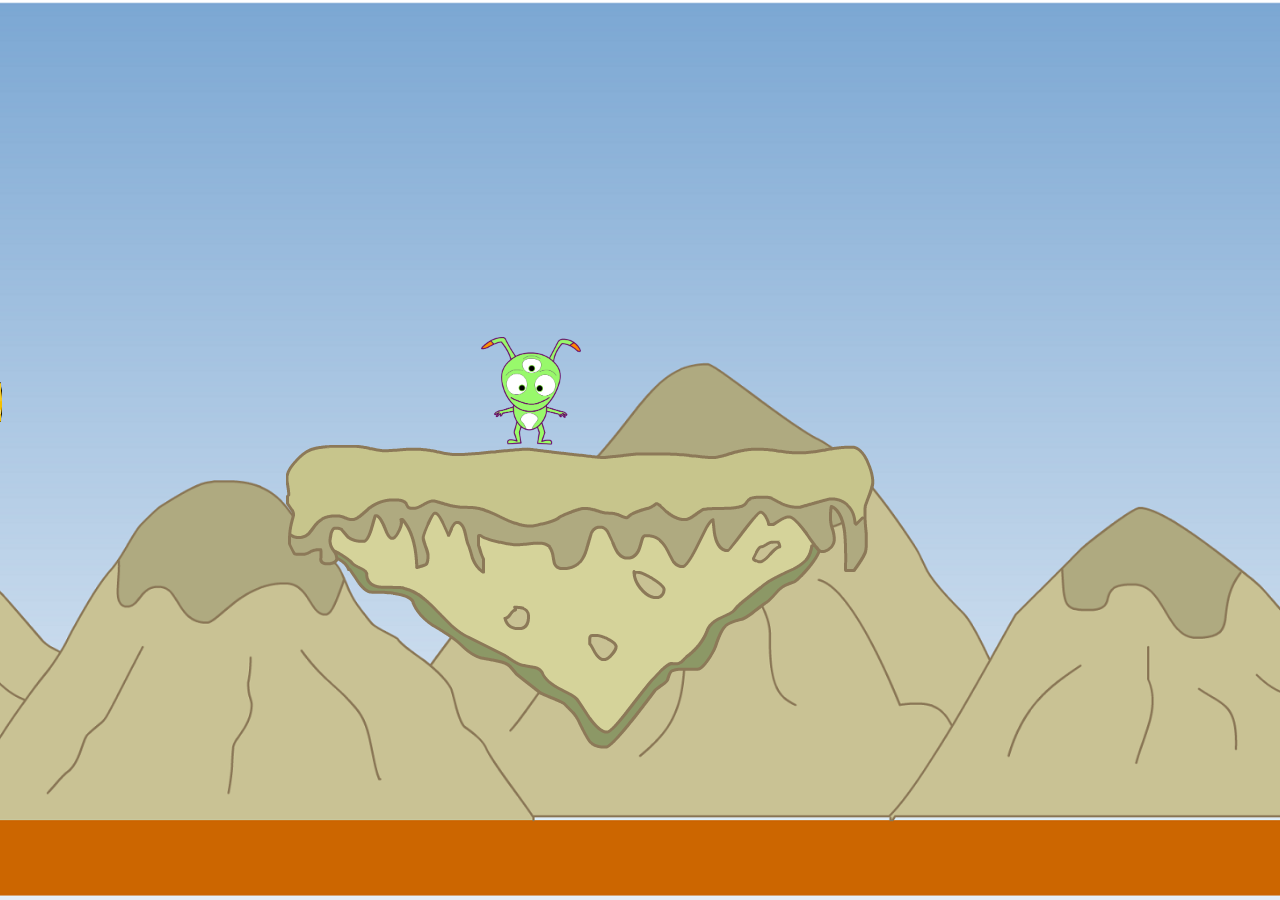
==== index.html @ 3ec9f4d4 "first commit" ====
<!DOCTYPE html>
<html lang="en">
<head>
    <meta charset="UTF-8">
    <meta name="viewport" content="width=device-width, initial-scale=1.0">
    <title>Document</title>
    <link rel="stylesheet" href="style.css"> 
</head>
<body>
    <div class="area-container">
        <img src="moves/moves/area.png" class="area-img" alt="Area">
    </div>
    <img id="character" src="moves/moves/idle-1.png" alt="Character">
    <script src="script.js"></script>
</body>
</html>
---- style.css ----
body {
    min-height: 100vh;
    margin: 0;
    background-image: url('moves/moves/background.png');
    background-size: cover;
    background-repeat: no-repeat;
    background-position: center;
    background-attachment: fixed;
    position: relative;
    overflow: hidden;
}

.area-container {
    position: absolute;
    left: 50%;
    bottom: 150px; 
    transform: translateX(-60%);
    width: auto;
    height: auto;
    display: flex;
    align-items: center;
    justify-content: center;
}
.area-img {
    width: auto;
    height: auto;
    object-fit: cover;
    box-sizing: border-box; 
}
#character {
    position: absolute;
    left: 50%;
    /* Move character down by 20px */
    top: calc(100% - 150px - 150px); /* Was 100px, now 80px for lower position */
    transform: translateX(-50%);
    width: 100px;
    z-index: 2;
}
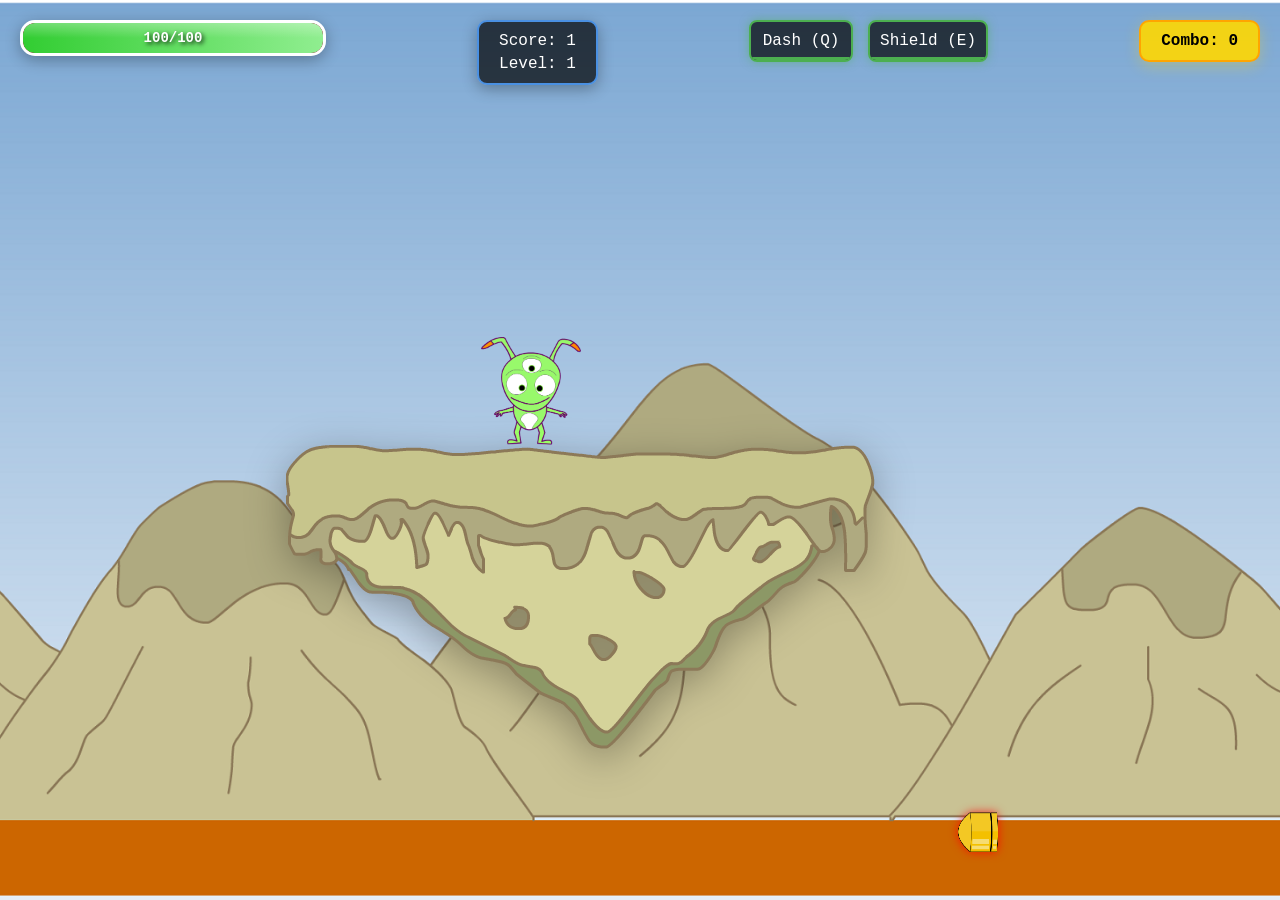
==== commit 1999b2b5: "batuti ver 2" ====
--- a/index.html
+++ b/index.html
@@ -3,14 +3,47 @@
 <head>
     <meta charset="UTF-8">
     <meta name="viewport" content="width=device-width, initial-scale=1.0">
-    <title>Document</title>
+    <title>Batuti</title>
     <link rel="stylesheet" href="style.css"> 
 </head>
 <body>
+    <!-- Added comprehensive UI elements for enhanced gameplay -->
+    <div id="ui-container">
+        <div id="health-container">
+            <div id="health-bar"></div>
+            <span id="health-text">100/100</span>
+        </div>
+        
+        <div id="score-container">
+            <span>Score: <span id="score">0</span></span>
+            <span>Level: <span id="level">1</span></span>
+        </div>
+        
+        <div id="abilities-container">
+            <div class="ability" id="dash-ability">
+                <span>Dash (Q)</span>
+                <div class="cooldown-bar" id="dash-cooldown"></div>
+            </div>
+            <div class="ability" id="shield-ability">
+                <span>Shield (E)</span>
+                <div class="cooldown-bar" id="shield-cooldown"></div>
+            </div>
+        </div>
+        
+        <div id="combo-container">
+            <span>Combo: <span id="combo">0</span></span>
+        </div>
+    </div>
+
     <div class="area-container">
-        <img src="moves/moves/area.png" class="area-img" alt="Area">
+        <img src="/moves/moves/area.png?height=200&width=700" class="area-img" alt="Area">
     </div>
-    <img id="character" src="moves/moves/idle-1.png" alt="Character">
+    
+    <img id="character" src="moves/moves/idle-1.png?height=100&width=100" alt="Character">
+    
+    <!-- Added particle system container -->
+    <div id="particles-container"></div>
+    
     <script src="script.js"></script>
 </body>
-</html>+</html>
--- a/style.css
+++ b/style.css
@@ -1,38 +1,338 @@
 body {
-    min-height: 100vh;
-    margin: 0;
-    background-image: url('moves/moves/background.png');
-    background-size: cover;
-    background-repeat: no-repeat;
-    background-position: center;
-    background-attachment: fixed;
-    position: relative;
-    overflow: hidden;
+  min-height: 100vh;
+  margin: 0;
+  background: url("moves/moves/background.png") center / cover no-repeat;
+  background-attachment: fixed;
+  position: relative;
+  overflow: hidden;
+  font-family: "Courier New", monospace;
 }
 
 .area-container {
-    position: absolute;
-    left: 50%;
-    bottom: 150px; 
-    transform: translateX(-60%);
-    width: auto;
-    height: auto;
-    display: flex;
-    align-items: center;
-    justify-content: center;
-}
+  position: absolute;
+  left: 50%;
+  bottom: 150px;
+  transform: translateX(-60%);
+  width: auto;
+  height: auto;
+  display: flex;
+  align-items: center;
+  justify-content: center;
+}
+
 .area-img {
-    width: auto;
-    height: auto;
-    object-fit: cover;
-    box-sizing: border-box; 
-}
+  width: auto;
+  height: auto;
+  object-fit: cover;
+  box-sizing: border-box;
+  filter: drop-shadow(0 10px 20px rgba(0, 0, 0, 0.3));
+}
+
 #character {
-    position: absolute;
-    left: 50%;
-    /* Move character down by 20px */
-    top: calc(100% - 150px - 150px); /* Was 100px, now 80px for lower position */
-    transform: translateX(-50%);
-    width: 100px;
-    z-index: 2;
-}+  position: absolute;
+  left: 50%;
+  top: calc(100% - 150px - 150px);
+  transform: translateX(-50%);
+  width: 100px;
+  z-index: 2;
+  transition: filter 0.1s ease;
+}
+
+/* Enhanced UI styling with modern design */
+#ui-container {
+  position: fixed;
+  top: 0;
+  left: 0;
+  right: 0;
+  z-index: 1000;
+  padding: 20px;
+  display: flex;
+  justify-content: space-between;
+  align-items: flex-start;
+  flex-wrap: wrap;
+  gap: 20px;
+}
+
+#health-container {
+  position: relative;
+  width: 300px;
+  height: 30px;
+  background: rgba(139, 0, 0, 0.8);
+  border: 3px solid #fff;
+  border-radius: 15px;
+  overflow: hidden;
+  box-shadow: 0 4px 15px rgba(0, 0, 0, 0.3);
+}
+
+#health-bar {
+  width: 100%;
+  height: 100%;
+  background: linear-gradient(90deg, #32cd32, #90ee90);
+  border-radius: 12px;
+  transition: width 0.3s ease-in-out;
+  position: relative;
+}
+
+#health-bar::after {
+  content: "";
+  position: absolute;
+  top: 0;
+  left: 0;
+  right: 0;
+  height: 50%;
+  background: linear-gradient(180deg, rgba(255, 255, 255, 0.3), transparent);
+  border-radius: 12px 12px 0 0;
+}
+
+#health-text {
+  position: absolute;
+  top: 50%;
+  left: 50%;
+  transform: translate(-50%, -50%);
+  color: white;
+  font-weight: bold;
+  text-shadow: 2px 2px 4px rgba(0, 0, 0, 0.8);
+  font-size: 14px;
+}
+
+#score-container {
+  background: rgba(0, 0, 0, 0.7);
+  padding: 10px 20px;
+  border-radius: 10px;
+  color: white;
+  display: flex;
+  flex-direction: column;
+  gap: 5px;
+  border: 2px solid #4a90e2;
+  box-shadow: 0 4px 15px rgba(0, 0, 0, 0.3);
+}
+
+#abilities-container {
+  display: flex;
+  gap: 15px;
+}
+
+.ability {
+  background: rgba(0, 0, 0, 0.7);
+  padding: 10px;
+  border-radius: 8px;
+  color: white;
+  text-align: center;
+  min-width: 80px;
+  border: 2px solid #666;
+  position: relative;
+  overflow: hidden;
+}
+
+.ability.ready {
+  border-color: #4caf50;
+  box-shadow: 0 0 10px rgba(76, 175, 80, 0.5);
+}
+
+.ability.active {
+  border-color: #ff9800;
+  box-shadow: 0 0 15px rgba(255, 152, 0, 0.7);
+}
+
+.cooldown-bar {
+  position: absolute;
+  bottom: 0;
+  left: 0;
+  height: 3px;
+  background: #4caf50;
+  width: 0%;
+  transition: width 0.1s linear;
+}
+
+#combo-container {
+  background: rgba(255, 215, 0, 0.9);
+  padding: 10px 20px;
+  border-radius: 10px;
+  color: black;
+  font-weight: bold;
+  border: 2px solid #ffa500;
+  box-shadow: 0 4px 15px rgba(255, 215, 0, 0.3);
+  transform: scale(1);
+  transition: transform 0.2s ease;
+}
+
+#combo-container.pulse {
+  transform: scale(1.1);
+}
+
+/* Added particle system and power-up styling */
+.particle {
+  position: absolute;
+  pointer-events: none;
+  z-index: 999;
+}
+
+.power-up {
+  position: absolute;
+  width: 40px;
+  height: 40px;
+  border-radius: 50%;
+  animation: float 2s ease-in-out infinite, glow 1s ease-in-out infinite alternate;
+  cursor: pointer;
+  z-index: 10;
+}
+
+.power-up.health {
+  background: radial-gradient(circle, #ff6b6b, #ee5a52);
+  border: 3px solid #fff;
+  box-shadow: 0 0 20px rgba(255, 107, 107, 0.6);
+}
+
+.power-up.invincibility {
+  background: radial-gradient(circle, #4ecdc4, #44a08d);
+  border: 3px solid #fff;
+  box-shadow: 0 0 20px rgba(78, 205, 196, 0.6);
+}
+
+.power-up.speed {
+  background: radial-gradient(circle, #feca57, #ff9ff3);
+  border: 3px solid #fff;
+  box-shadow: 0 0 20px rgba(254, 202, 87, 0.6);
+}
+
+@keyframes float {
+  0%,
+  100% {
+    transform: translateY(0px);
+  }
+  50% {
+    transform: translateY(-10px);
+  }
+}
+
+@keyframes glow {
+  0% {
+    box-shadow: 0 0 20px rgba(255, 255, 255, 0.3);
+  }
+  100% {
+    box-shadow: 0 0 30px rgba(255, 255, 255, 0.8);
+  }
+}
+
+.bullet {
+  filter: drop-shadow(0 0 5px rgba(255, 0, 0, 0.8));
+  animation: bulletGlow 0.5s ease-in-out infinite alternate;
+}
+
+@keyframes bulletGlow {
+  0% {
+    filter: drop-shadow(0 0 5px rgba(255, 0, 0, 0.8));
+  }
+  100% {
+    filter: drop-shadow(0 0 10px rgba(255, 0, 0, 1));
+  }
+}
+
+.character-invincible {
+  animation: invincibilityFlash 0.2s ease-in-out infinite;
+}
+
+@keyframes invincibilityFlash {
+  0% {
+    opacity: 1;
+    filter: brightness(1);
+  }
+  50% {
+    opacity: 0.5;
+    filter: brightness(1.5) hue-rotate(180deg);
+  }
+  100% {
+    opacity: 1;
+    filter: brightness(1);
+  }
+}
+
+.screen-shake {
+  animation: shake 0.3s ease-in-out;
+}
+
+@keyframes shake {
+  0%,
+  100% {
+    transform: translate(0, 0);
+  }
+  25% {
+    transform: translate(-5px, -5px);
+  }
+  50% {
+    transform: translate(5px, -5px);
+  }
+  75% {
+    transform: translate(-5px, 5px);
+  }
+}
+
+/* Enhanced game over screen */
+.game-over-overlay {
+  position: fixed;
+  top: 0;
+  left: 0;
+  width: 100%;
+  height: 100%;
+  background: linear-gradient(135deg, rgba(0, 0, 0, 0.9), rgba(139, 0, 0, 0.8));
+  color: white;
+  display: flex;
+  flex-direction: column;
+  align-items: center;
+  justify-content: center;
+  z-index: 9999;
+  animation: fadeIn 0.5s ease-in-out;
+}
+
+@keyframes fadeIn {
+  from {
+    opacity: 0;
+  }
+  to {
+    opacity: 1;
+  }
+}
+
+.game-over-title {
+  font-size: 60px;
+  margin-bottom: 20px;
+  text-shadow: 3px 3px 6px rgba(0, 0, 0, 0.8);
+  animation: pulse 2s ease-in-out infinite;
+}
+
+@keyframes pulse {
+  0%,
+  100% {
+    transform: scale(1);
+  }
+  50% {
+    transform: scale(1.05);
+  }
+}
+
+.game-stats {
+  background: rgba(0, 0, 0, 0.7);
+  padding: 20px;
+  border-radius: 10px;
+  margin: 20px;
+  text-align: center;
+  border: 2px solid #4a90e2;
+}
+
+.restart-btn {
+  padding: 15px 30px;
+  font-size: 20px;
+  background: linear-gradient(135deg, #4a90e2, #357abd);
+  color: white;
+  border: none;
+  border-radius: 10px;
+  cursor: pointer;
+  margin-top: 20px;
+  transition: all 0.3s ease;
+  box-shadow: 0 4px 15px rgba(0, 0, 0, 0.3);
+}
+
+.restart-btn:hover {
+  transform: translateY(-2px);
+  box-shadow: 0 6px 20px rgba(0, 0, 0, 0.4);
+}
